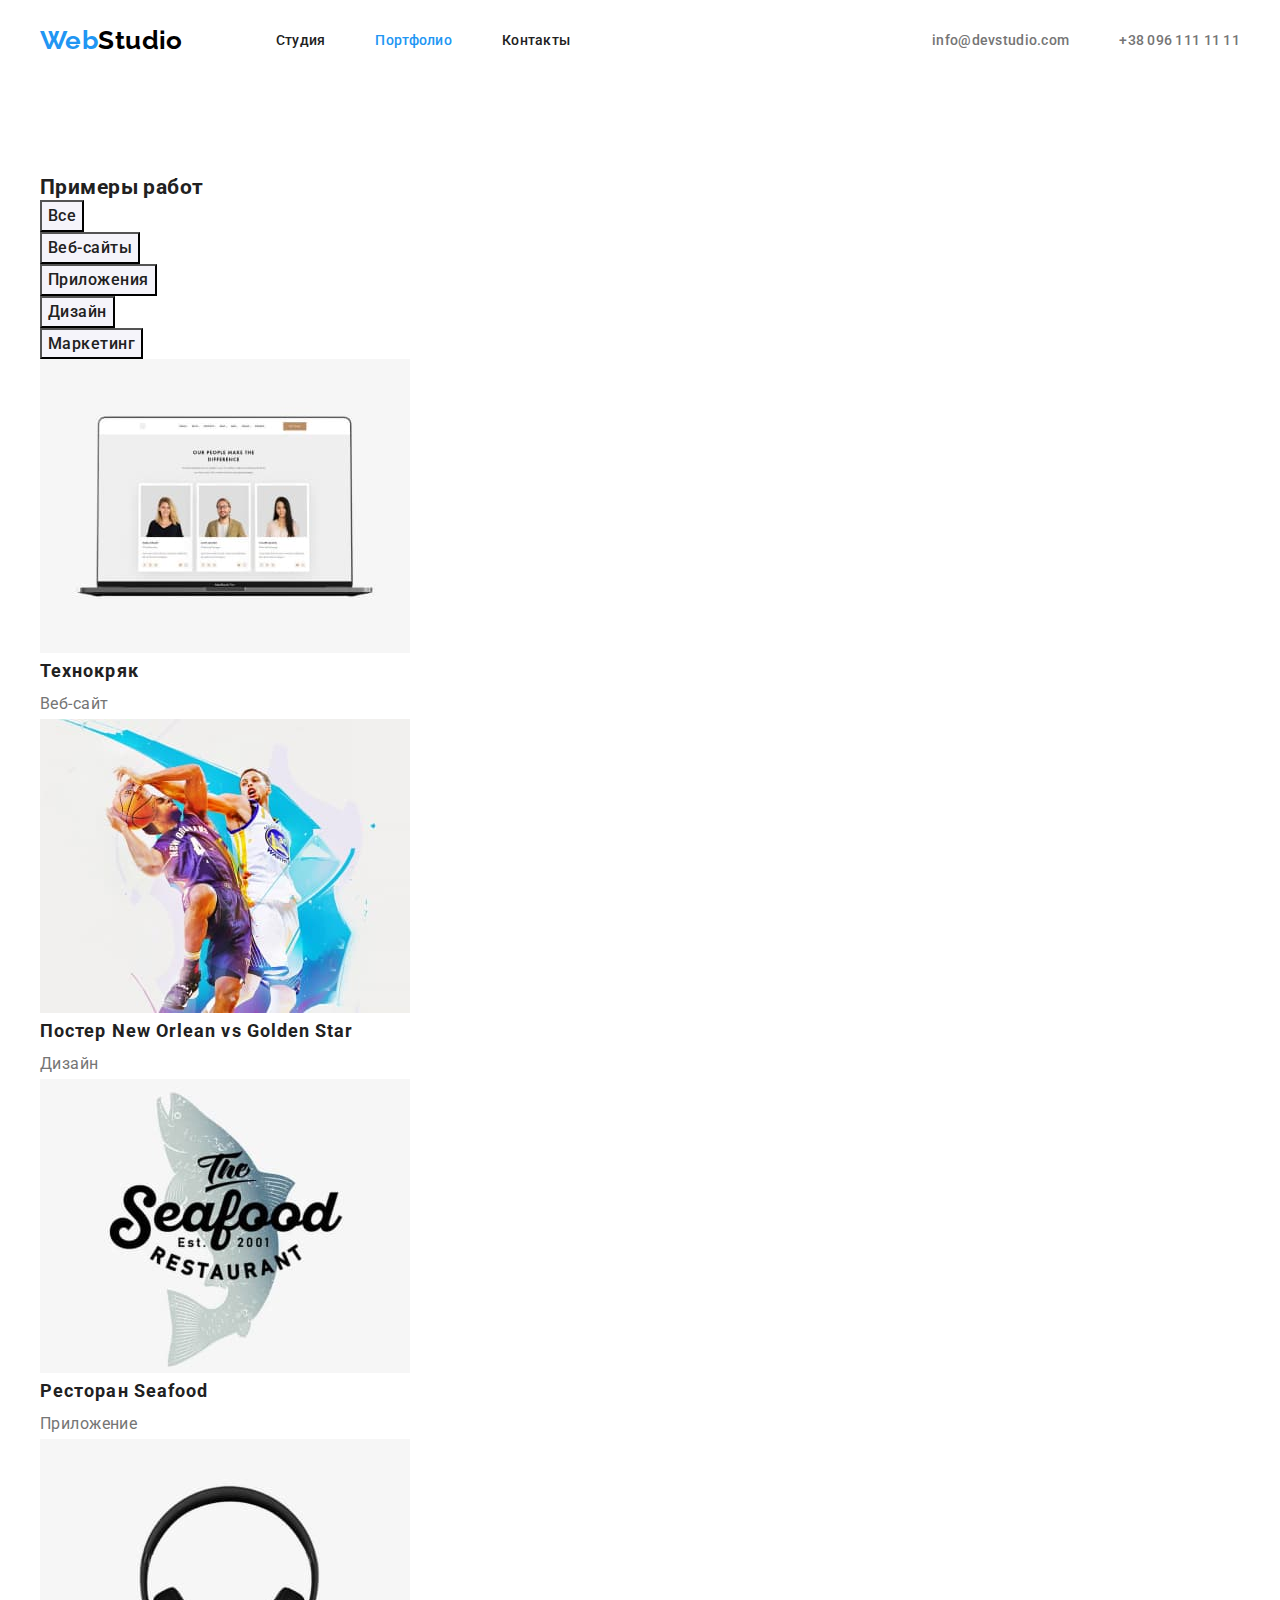
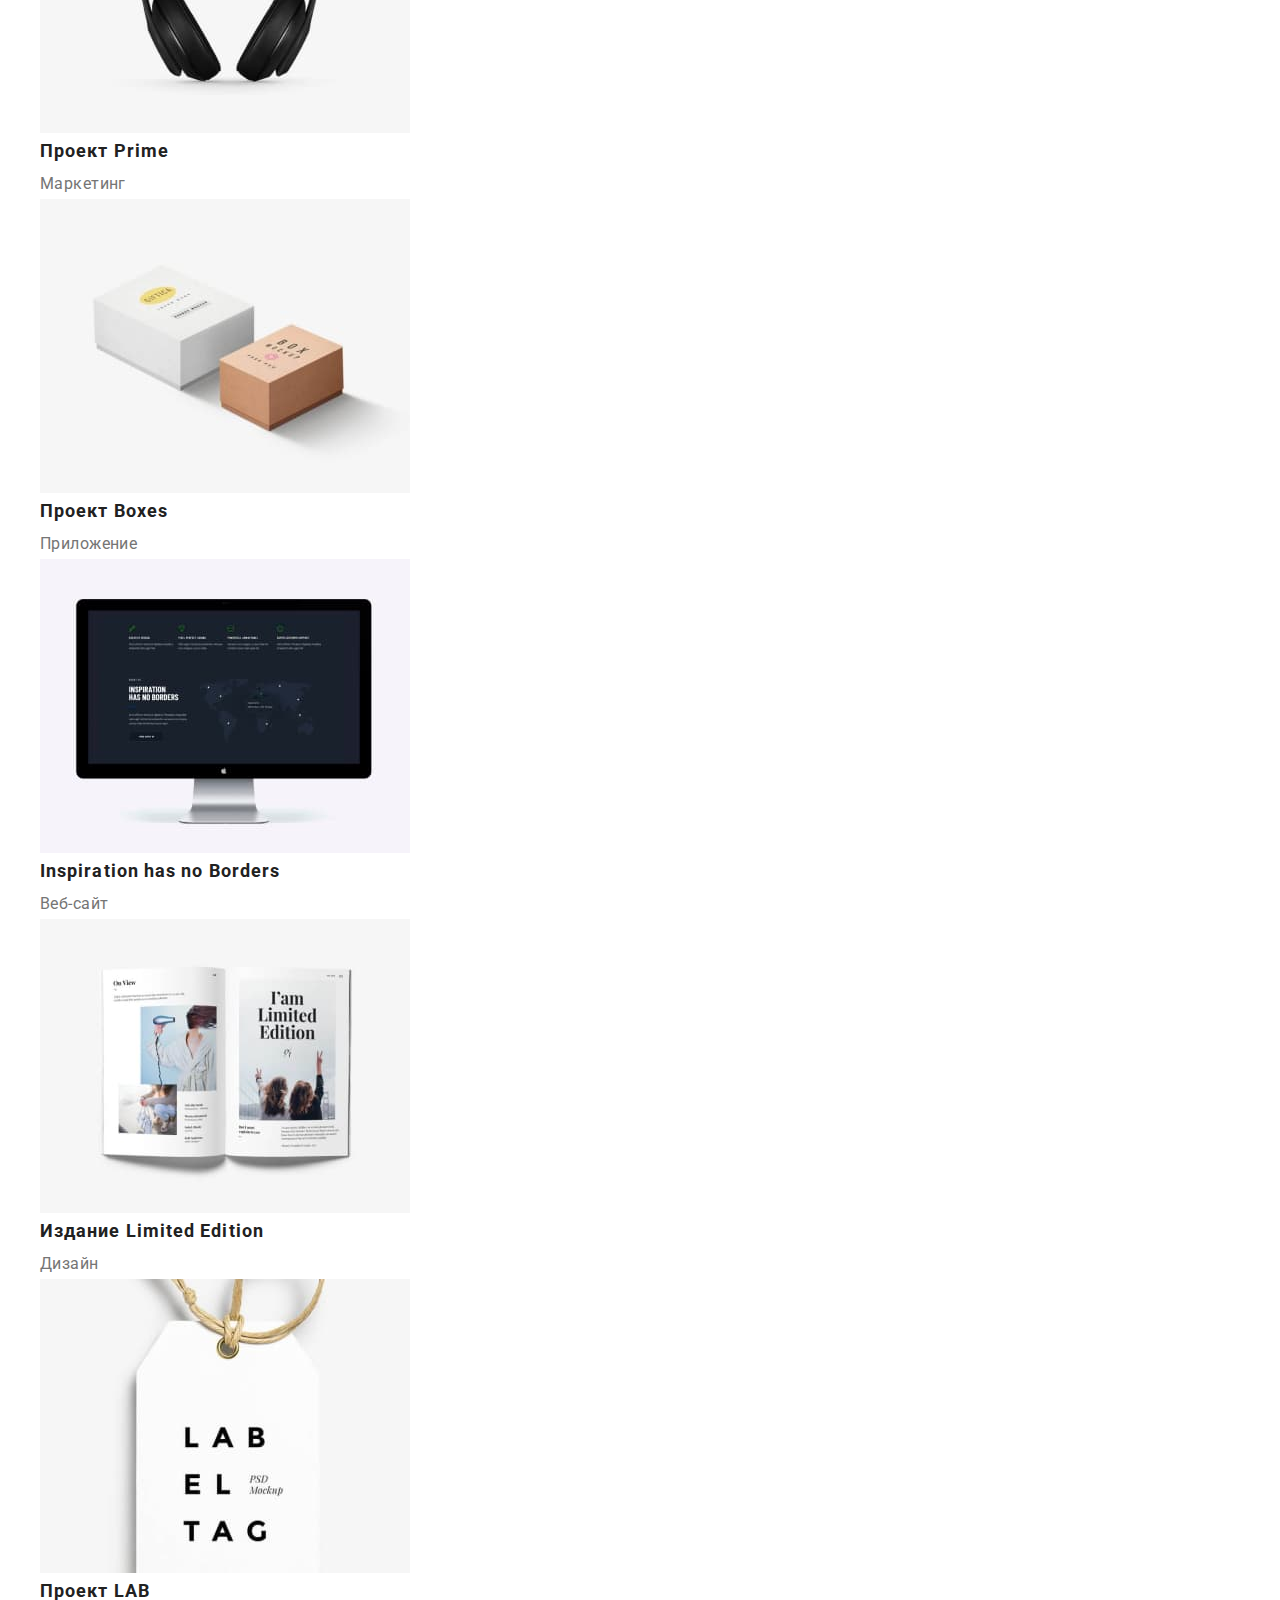
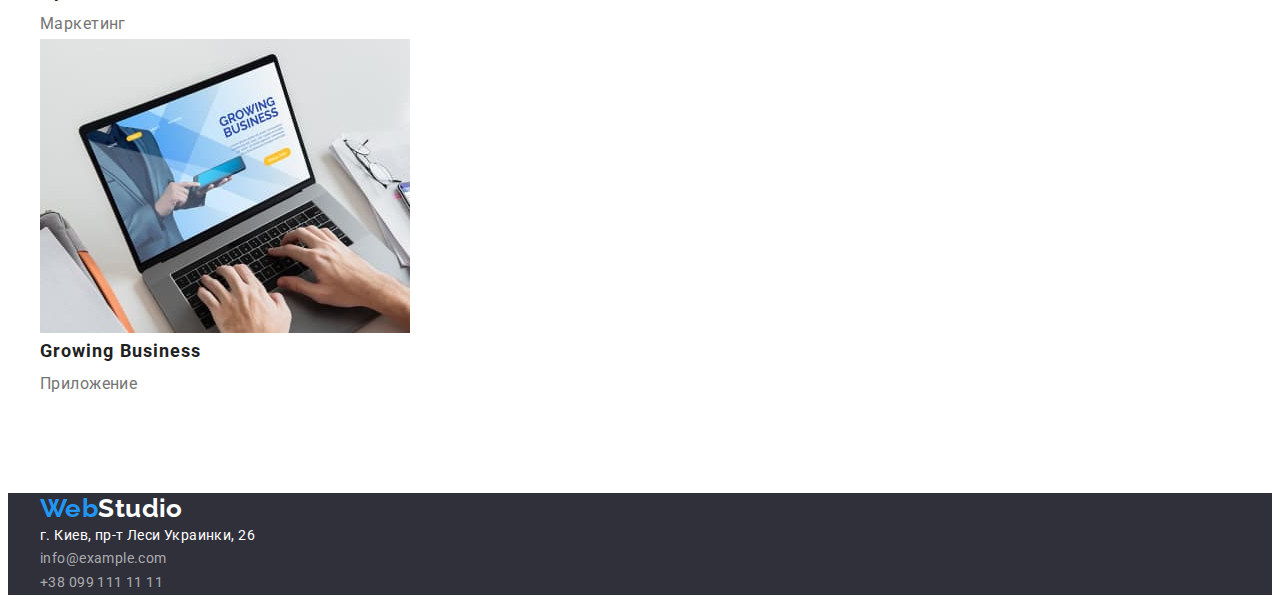
==== portfolio.html @ 8b2ddad6 "Отступы" ====
<!DOCTYPE html>
<html lang="ru">

<head>
    <meta charset="UTF-8">
    <meta http-equiv="X-UA-Compatible" content="IE=edge">
    <meta name="viewport" content="width=device-width, initial-scale=1.0">
    <title>Портфолио</title>
    <link rel="preconnect" href="https://fonts.gstatic.com">
    <link
        href="https://fonts.googleapis.com/css2?family=Raleway:wght@700&family=Roboto:wght@400;500;700;900&display=swap"
        rel="stylesheet">
    <link rel="stylesheet" href="https://cdnjs.cloudflare.com/ajax/libs/modern-normalize/1.1.0/modern-normalize.min.css"
        integrity="sha512-wpPYUAdjBVSE4KJnH1VR1HeZfpl1ub8YT/NKx4PuQ5NmX2tKuGu6U/JRp5y+Y8XG2tV+wKQpNHVUX03MfMFn9Q=="
        crossorigin="anonymous" referrerpolicy="no-referrer" />
    <link rel="stylesheet" href="./css/styles.css">
</head>

<body>
    <!-- Шапка -->
    <header class="header">
        <div class="container header-container">
            <nav class="navigation">
                <a href="./" lang="en" class="logo link"><span class="logo-part">Web</span>Studio</a>
                <ul class="site-nav list">
                    <li class="site-nav-list">
                        <a href="./index.html" class="site-nav-link link">Студия</a>
                    </li>
                    <li class="site-nav-list">
                        <a href="" class="site-nav-link link current">Портфолио</a>
                    </li>
                    <li class="site-nav-list">
                        <a href="" class="site-nav-link link">Контакты</a>
                    </li>
                </ul>
            </nav>
            <ul class="mail-tel list">
                <li class="mail-tel-list">
                    <a href="mailto:info@devstudio.com" class="mail-tel-link link">info@devstudio.com</a>
                </li>
                <li class="mail-tel-list">
                    <a href="tel:+380961111111" class="mail-tel-link link">+38 096 111 11 11</a>
                </li>
            </ul>
        </div>



    </header>

    <main>
        <!-- Примеры работ студии -->
        <section class="section">
            <div class="container">
                <h2>Примеры работ</h2>
                <ul>
                    <li class="list"><button type="button" class="portfolio-button">Все</button></li>
                    <li class="list"><button type="button" class="portfolio-button">Веб-сайты</button></li>
                    <li class="list"><button type="button" class="portfolio-button">Приложения</button></li>
                    <li class="list"><button type="button" class="portfolio-button">Дизайн</button></li>
                    <li class="list"><button type="button" class="portfolio-button">Маркетинг</button></li>
                </ul>
                <ul>
                    <li class="list">
                        <a href="" class="link"><img src="./images/portfolio/img1.jpg" alt="Ноутбук и три анкеты"
                                width="370" height="294">
                            <h3 class="portfolio-img-title">Технокряк</h3>
                            <p class="portfolio-list-text">Веб-сайт</p>
                        </a>

                    </li>
                    <li class="list">
                        <a href="" class="link"><img src="./images/portfolio/img2.jpg" alt="Баскетбол" width="370"
                                height="294">
                            <h3 class="portfolio-img-title">Постер New Orlean vs Golden Star</h3>
                            <p class="portfolio-list-text">Дизайн</p>
                        </a>

                    </li>
                    <li class="list">
                        <a href="" class="link"><img src="./images/portfolio/img3.jpg" alt="Ресторан морепродуктов"
                                width="370" height="294">
                            <h3 class="portfolio-img-title">Ресторан Seafood</h3>
                            <p class="portfolio-list-text">Приложение</p>
                        </a>

                    </li>
                    <li class="list">
                        <a href="" class="link"><img src="./images/portfolio/img4.jpg" alt="Наушники" width="370"
                                height="294">
                            <h3 class="portfolio-img-title">Проект Prime</h3>
                            <p class="portfolio-list-text">Маркетинг</p>
                        </a>

                    </li>
                    <li class="list">
                        <a href="" class="link"><img src="./images/portfolio/img5.jpg" alt="Две коробки" width="370"
                                height="294">
                            <h3 class="portfolio-img-title">Проект Boxes</h3>
                            <p class="portfolio-list-text">Приложение</p>
                        </a>

                    </li>
                    <li class="list">
                        <a href="" class="link"><img src="./images/portfolio/img6.jpg" alt="Монитор" width="370"
                                height="294">
                            <h3 lang="en" class="portfolio-img-title">Inspiration has no Borders</h3>
                            <p class="portfolio-list-text">Веб-сайт</p>
                        </a>

                    </li>
                    <li class="list">
                        <a href="" class="link"><img src="./images/portfolio/img7.jpg" alt="Открытая книга" width="370"
                                height="294">
                            <h3 class="portfolio-img-title">Издание Limited Edition</h3>
                            <p class="portfolio-list-text">Дизайн</p>
                        </a>

                    </li>
                    <li class="list">
                        <a href="" class="link"><img src="./images/portfolio/img8.jpg" alt="Карточка брелок" width="370"
                                height="294">
                            <h3 class="portfolio-img-title">Проект LAB</h3>
                            <p class="portfolio-list-text">Маркетинг</p>
                        </a>

                    </li>
                    <li class="list">
                        <a href="" class="link"><img src="./images/portfolio/img9.jpg" alt="Работа за ноутбуком"
                                width="370" height="294">
                            <h3 lang="en" class="portfolio-img-title">Growing Business</h3>
                            <p class="portfolio-list-text">Приложение</p>
                        </a>

                    </li>
                </ul>
            </div>

        </section>
    </main>
    <!-- Подвал -->
    <footer class="footer">
        <div class="container">
            <a href="./" lang="en" class="logo link"><span class="logo-part">Web</span><span
                    class="logo-footer">Studio</span></a>
            <address>
                <ul class="address">
                    <li class="address-list list">
                        <a href="" target="_blank" rel="noopener noreferrer" class="address-link link">г. Киев, пр-т
                            Леси Украинки,
                            26</a>
                    </li>
                    <li class="address-list list">
                        <a href="mailto:info@example.com" class="address-mail-tel link">info@example.com</a>
                    </li>
                    <li class="address-list list">
                        <a href="tel:+380991111111" class="address-mail-tel link">+38 099 111 11 11</a>
                    </li>
                </ul>
            </address>
        </div>

    </footer>
</body>

</html>
---- css/styles.css ----
:root{
    --main-font:'Roboto', sans-serif;
    --secondary-font:'Raleway', sans-serif;
    --main-color: #212121;
    --secondary-color: #757575;
    --accent-color: #2196F3;
    --main-font-size: 14px;
    --background-color: #2F303A;
    --main-light-color: #ffffff;
    --logo-black-color: #000000;
    --light-background-buttons-color: #F5F4FA;
    --footer-mail-color: rgba(255, 255, 255, 0.6);
}
h1, h2, h3, h4, h5, h6, p {
    margin-top: 0;
    margin-bottom: 0;
}
ul, ol {
    margin-top: 0;
    margin-bottom: 0;
    padding-left: 0;
}
img {
    display: block;
}
.list {
list-style: none;
}
.link {
    text-decoration: none;
}
body{
    font-family: var(--main-font);
    color: var(--main-color);
    font-size: var(--main-font-size); 
    font-weight: 400; 
    line-height: 1.19; 
    letter-spacing: 0.03em;
}
.container {
    width: 1200px;
    margin: 0 auto;
    padding-left: 15px;
    padding-right: 15px;
}
.section{
    padding-top: 94px;
    padding-bottom: 94px;
}
/* ====================Компоненты================== */
.section-title {
font-weight: 700;
font-size: 36px;
line-height: 1.17;
text-align: center;
margin-bottom: 50px;
}

/* ====================Шапка===================== */
.header {
    margin-top: 25px;
    margin-bottom: 25px;
}

.header-container {
    display: flex;
    align-items: center;
}
.navigation {
    display: flex;
    align-items: center;
}
.site-nav {
    display: flex;
    align-items: center;
}
.mail-tel {
    display: flex;
    align-items: center;
}
.logo {
    font-family: var(--secondary-font);
    font-weight: 700;
    font-size: 26px;
    margin-right: 93px;
    
    color: var(--logo-black-color);
}

.logo-part {
    color: var(--accent-color);
}

.site-nav-list:not(:last-child) {
    margin-right: 50px;
}

.site-nav-link,
.mail-tel-link {
font-weight: 500;
line-height: 1.14;
letter-spacing: 0.02em;

color: var(--main-color)
}

.site-nav-link:hover,
.site-nav-link:focus,
.mail-tel-link:hover,
.mail-tel-link:focus {
    color: var(--accent-color);
}
.site-nav-link.current {
    color: var(--accent-color);
}
.mail-tel{
 margin-left: auto; 
}
.mail-tel-list:not(:last-child){
    margin-right: 50px;
}
.mail-tel-link { 
color: var(--secondary-color);
}

/* ========================Герой==================== */

.hero {
background:var(--background-color);
text-align: center;
}

.main-title {
font-weight: 900;
font-size: 44px;
line-height: 1.36;
letter-spacing: 0.06em;
text-transform: uppercase;

color: var(--main-light-color);
}

.main-button {
border-radius: 4px;
font-family: inherit;
font-weight: 700;
font-size: 16px;
line-height: 1.87;
letter-spacing: 0.06em;
padding: 10px 32px;
cursor: pointer;

background: var(--accent-color);
color: var(--main-light-color);
}

/*=======================Преимущества================================ */

.advantages-title {
font-weight: 700;
line-height: 1.14;
text-transform: uppercase;
}
.advantages-text {
line-height: 1.71;
color: var(--secondary-color);

}

/* ================Чем занимается студия============== */
.what-we-do-list{
    display: flex;
    margin-left: -30px;
    margin-top: -30px;
}
.what-we-do-item{
    margin-left: 30px;
    margin-top: 30px;
}

/* =================Наша команда==================== */
.our-team{
    background:var(--light-background-buttons-color);
}
.team-list{
    display: flex;
    margin-left: -30px;
    margin-top: -30px;
}
.team-list-item{
    flex-basis: calc((100% - 120px) / 4);
    margin-left: 30px;
    margin-top: 30px;
    text-align: center;
}
.team-title {
font-weight: 500;
font-size: 16px;
}
.team-position {
color:var(--secondary-color);
font-size: 16px;
}

/* ====================Портфолио кнопки=========== */
.portfolio-button {
font-family: inherit;
font-weight: 500;
font-size: 16px;
line-height: 1.62;
text-align: center;
letter-spacing: 0.03em;

color:var(--main-color);
background: var(--light-background-buttons-color);
}

.portfolio-button:hover,
.portfolio-button:focus{
    color: var(--main-light-color);
    background-color: var(--accent-color);
    cursor: pointer;
}
/* ====================Портфолио список картинок========== */
.portfolio-img-title {
font-weight: 700;
font-size: 18px;
line-height: 2;
letter-spacing: 0.06em;

color:var(--main-color);

}
.portfolio-list-text {
font-size: 16px;
line-height: 1.87;

color:var(--secondary-color);
}
/* ===================Подвал===================== */
.footer {
background: var(--background-color);
}
.logo-footer {
    color: var(--main-light-color);
}

.address {
font-family: var(--main-font);
font-style: normal;
line-height: 1.71;
}
.address-link {
color: var(--main-light-color);
}

.address-mail-tel {
color: var(--footer-mail-color);
}
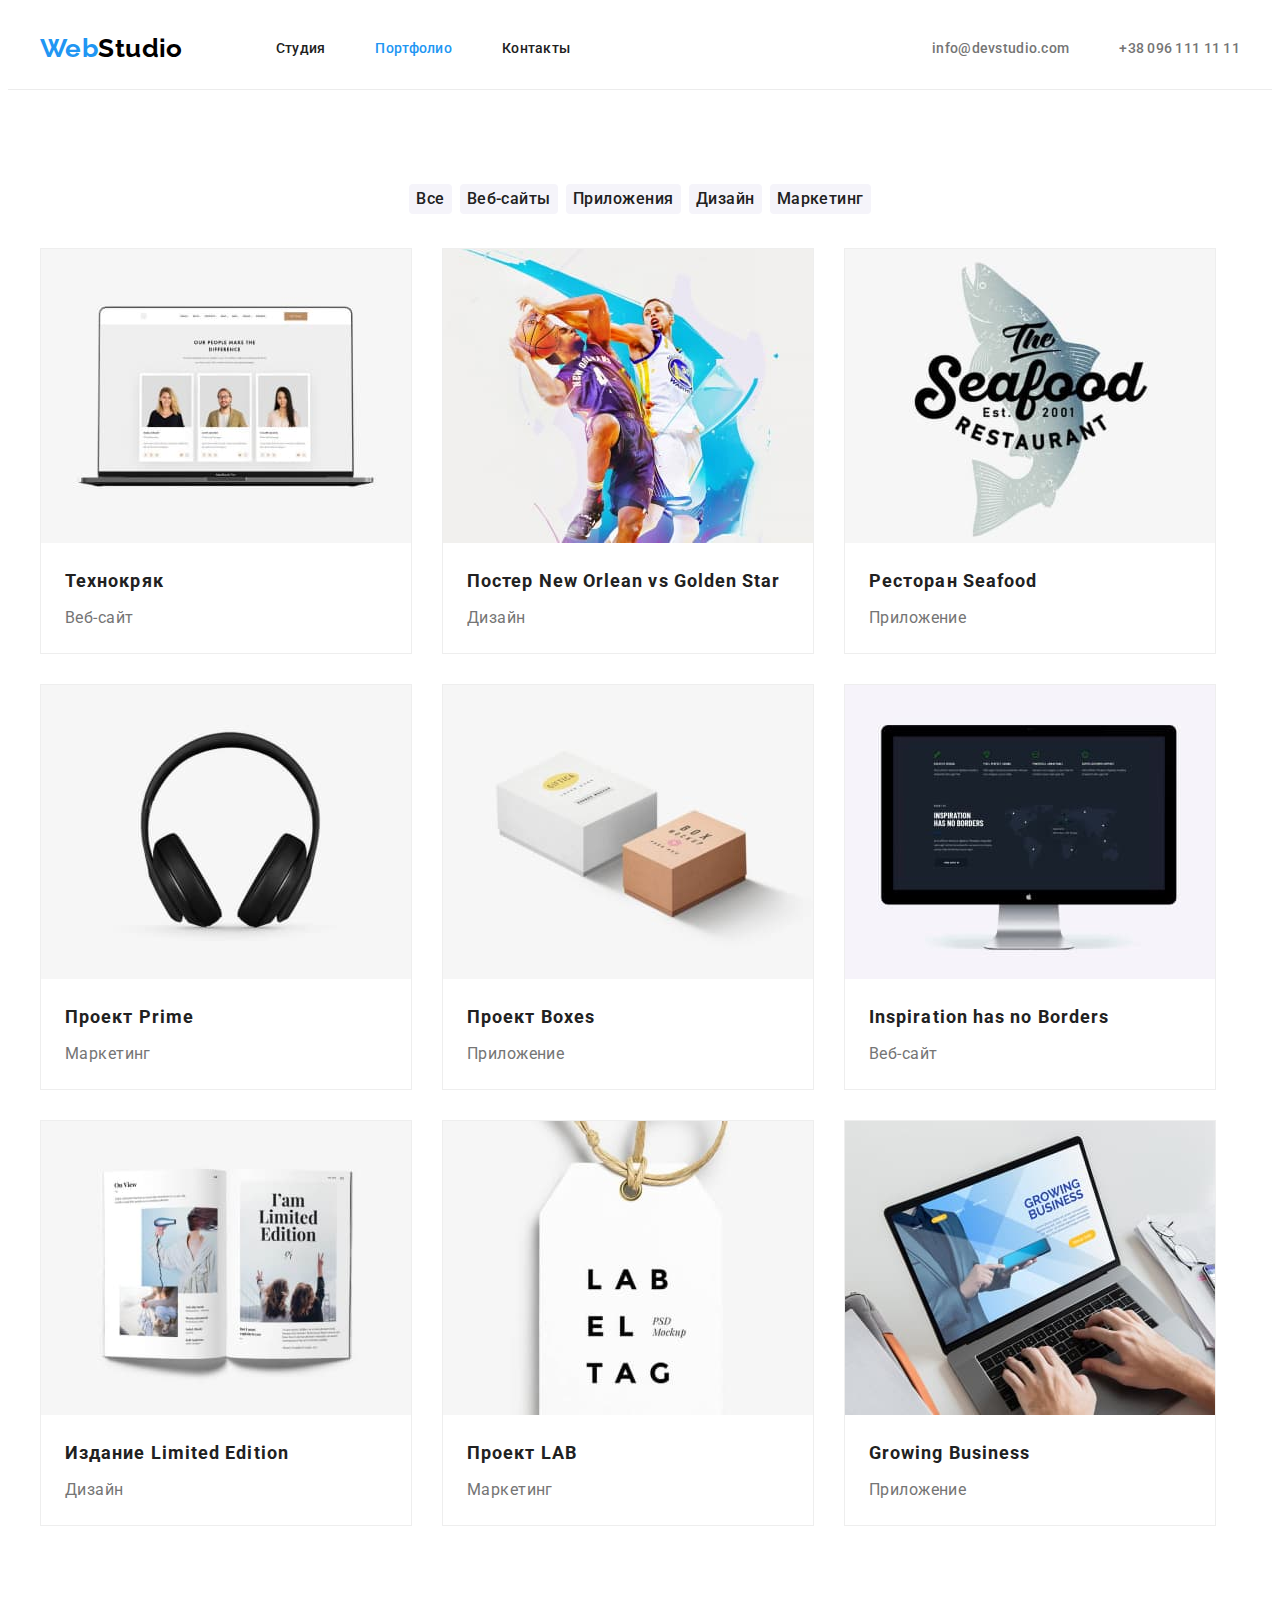
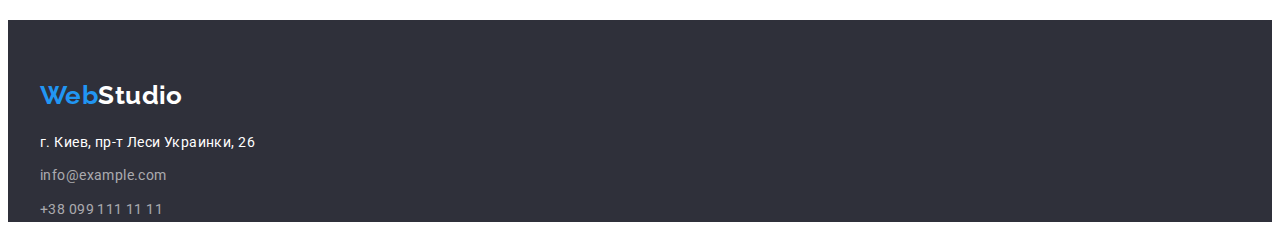
==== commit a8fb83f4: "Блоки и отступы" ====
--- a/portfolio.html
+++ b/portfolio.html
@@ -52,82 +52,86 @@
         <!-- Примеры работ студии -->
         <section class="section">
             <div class="container">
-                <h2>Примеры работ</h2>
-                <ul>
-                    <li class="list"><button type="button" class="portfolio-button">Все</button></li>
-                    <li class="list"><button type="button" class="portfolio-button">Веб-сайты</button></li>
-                    <li class="list"><button type="button" class="portfolio-button">Приложения</button></li>
-                    <li class="list"><button type="button" class="portfolio-button">Дизайн</button></li>
-                    <li class="list"><button type="button" class="portfolio-button">Маркетинг</button></li>
+                <h2 hidden>Примеры работ</h2>
+                <ul class="portfolio-button-list">
+                    <li class="list portf-btm-list-item">
+                        <button type="button" class="portfolio-button">Все</button></li>
+                    <li class="list portf-btm-list-item">
+                        <button type="button" class="portfolio-button">Веб-сайты</button></li>
+                    <li class="list portf-btm-list-item">
+                        <button type="button" class="portfolio-button">Приложения</button></li>
+                    <li class="list portf-btm-list-item">
+                        <button type="button" class="portfolio-button">Дизайн</button></li>
+                    <li class="list portf-btm-list-item">
+                        <button type="button" class="portfolio-button">Маркетинг</button></li>
                 </ul>
-                <ul>
-                    <li class="list">
+                <ul class="portf-img-list">
+                    <li class="list portf-img-list-item">
                         <a href="" class="link"><img src="./images/portfolio/img1.jpg" alt="Ноутбук и три анкеты"
-                                width="370" height="294">
+                                width="370" height="294" class="portf-img">
                             <h3 class="portfolio-img-title">Технокряк</h3>
                             <p class="portfolio-list-text">Веб-сайт</p>
                         </a>
 
                     </li>
-                    <li class="list">
+                    <li class="list portf-img-list-item">
                         <a href="" class="link"><img src="./images/portfolio/img2.jpg" alt="Баскетбол" width="370"
-                                height="294">
+                                height="294" class="portf-img">
                             <h3 class="portfolio-img-title">Постер New Orlean vs Golden Star</h3>
                             <p class="portfolio-list-text">Дизайн</p>
                         </a>
 
                     </li>
-                    <li class="list">
+                    <li class="list portf-img-list-item">
                         <a href="" class="link"><img src="./images/portfolio/img3.jpg" alt="Ресторан морепродуктов"
-                                width="370" height="294">
+                                width="370" height="294" class="portf-img">
                             <h3 class="portfolio-img-title">Ресторан Seafood</h3>
                             <p class="portfolio-list-text">Приложение</p>
                         </a>
 
                     </li>
-                    <li class="list">
+                    <li class="list portf-img-list-item">
                         <a href="" class="link"><img src="./images/portfolio/img4.jpg" alt="Наушники" width="370"
-                                height="294">
+                                height="294" class="portf-img">
                             <h3 class="portfolio-img-title">Проект Prime</h3>
                             <p class="portfolio-list-text">Маркетинг</p>
                         </a>
 
                     </li>
-                    <li class="list">
+                    <li class="list portf-img-list-item">
                         <a href="" class="link"><img src="./images/portfolio/img5.jpg" alt="Две коробки" width="370"
-                                height="294">
+                                height="294" class="portf-img">
                             <h3 class="portfolio-img-title">Проект Boxes</h3>
                             <p class="portfolio-list-text">Приложение</p>
                         </a>
-
                     </li>
-                    <li class="list">
+                    <li class="list portf-img-list-item">
                         <a href="" class="link"><img src="./images/portfolio/img6.jpg" alt="Монитор" width="370"
-                                height="294">
+                                height="294" class="portf-img">
                             <h3 lang="en" class="portfolio-img-title">Inspiration has no Borders</h3>
                             <p class="portfolio-list-text">Веб-сайт</p>
                         </a>
 
                     </li>
-                    <li class="list">
+                    <li class="list portf-img-list-item">
                         <a href="" class="link"><img src="./images/portfolio/img7.jpg" alt="Открытая книга" width="370"
-                                height="294">
+                                height="294" class="portf-img">
                             <h3 class="portfolio-img-title">Издание Limited Edition</h3>
                             <p class="portfolio-list-text">Дизайн</p>
                         </a>
 
                     </li>
-                    <li class="list">
+                    <li class="list portf-img-list-item">
                         <a href="" class="link"><img src="./images/portfolio/img8.jpg" alt="Карточка брелок" width="370"
-                                height="294">
+                                height="294" class="portf-img">
                             <h3 class="portfolio-img-title">Проект LAB</h3>
                             <p class="portfolio-list-text">Маркетинг</p>
                         </a>
 
                     </li>
-                    <li class="list">
+                    <li class="list portf-img-list-item">
                         <a href="" class="link"><img src="./images/portfolio/img9.jpg" alt="Работа за ноутбуком"
-                                width="370" height="294">
+                                width="370" height="294" class="portf-img">
                             <h3 lang="en" class="portfolio-img-title">Growing Business</h3>
                             <p class="portfolio-list-text">Приложение</p>
                         </a>
@@ -141,8 +145,8 @@
     <!-- Подвал -->
     <footer class="footer">
         <div class="container">
-            <a href="./" lang="en" class="logo link"><span class="logo-part">Web</span><span
-                    class="logo-footer">Studio</span></a>
+            <a href="./" lang="en" class="logo logo-footer link"><span class="logo-part">Web</span><span
+                    class="logo-white">Studio</span></a>
             <address>
                 <ul class="address">
                     <li class="address-list list">
--- a/css/styles.css
+++ b/css/styles.css
@@ -55,30 +55,8 @@
 text-align: center;
 margin-bottom: 50px;
 }
-
-/* ====================Шапка===================== */
-.header {
-    margin-top: 25px;
-    margin-bottom: 25px;
-}
-
-.header-container {
-    display: flex;
-    align-items: center;
-}
-.navigation {
-    display: flex;
-    align-items: center;
-}
-.site-nav {
-    display: flex;
-    align-items: center;
-}
-.mail-tel {
-    display: flex;
-    align-items: center;
-}
 .logo {
+    display: inline-block;
     font-family: var(--secondary-font);
     font-weight: 700;
     font-size: 26px;
@@ -87,6 +65,32 @@
     color: var(--logo-black-color);
 }
 
+
+/* ====================Шапка===================== */
+.header {
+    border-bottom: 1px solid #ECECEC;
+}
+
+.header-container {
+    display: flex;
+    align-items: center;
+    padding-top: 25px;
+    padding-bottom: 25px;
+}
+
+.navigation {
+    display: flex;
+    align-items: center;
+}
+.site-nav {
+    display: flex;
+    align-items: center;
+}
+.mail-tel {
+    display: flex;
+    align-items: center;
+}
+
 .logo-part {
     color: var(--accent-color);
 }
@@ -136,6 +140,7 @@
 line-height: 1.36;
 letter-spacing: 0.06em;
 text-transform: uppercase;
+margin-bottom: 30px;
 
 color: var(--main-light-color);
 }
@@ -155,11 +160,21 @@
 }
 
 /*=======================Преимущества================================ */
+.advantages {
+    display: flex;
+}
+.advantages-list{
+    width: 270px;
+}
+.advantages-list:not(:last-child){
+    margin-right: 30px;
+}
 
 .advantages-title {
 font-weight: 700;
 line-height: 1.14;
 text-transform: uppercase;
+margin-bottom: 10px;
 }
 .advantages-text {
 line-height: 1.71;
@@ -174,6 +189,7 @@
     margin-top: -30px;
 }
 .what-we-do-item{
+    flex-basis: calc((100% - 90px) / 3);
     margin-left: 30px;
     margin-top: 30px;
 }
@@ -192,17 +208,31 @@
     margin-left: 30px;
     margin-top: 30px;
     text-align: center;
+    box-shadow: 0px 1px 3px rgba(0, 0, 0, 0.12), 0px 1px 1px rgba(0, 0, 0, 0.14), 0px 2px 1px rgba(0, 0, 0, 0.2);
+    border-radius: 0px 0px 4px 4px;
 }
 .team-title {
 font-weight: 500;
 font-size: 16px;
+margin-top: 30px;
 }
 .team-position {
 color:var(--secondary-color);
 font-size: 16px;
+margin-top: 10px;
+margin-bottom: 30px;
 }
 
 /* ====================Портфолио кнопки=========== */
+
+.portfolio-button-list{
+    display: flex;
+    justify-content: center;
+    margin-bottom: 34px;
+}
+.portf-btm-list-item:not(:last-child){
+    margin-right: 8px;
+}
 .portfolio-button {
 font-family: inherit;
 font-weight: 500;
@@ -210,6 +240,8 @@
 line-height: 1.62;
 text-align: center;
 letter-spacing: 0.03em;
+border: 1px solid transparent;
+border-radius: 4px;
 
 color:var(--main-color);
 background: var(--light-background-buttons-color);
@@ -222,11 +254,32 @@
     cursor: pointer;
 }
 /* ====================Портфолио список картинок========== */
+.portf-img-list{
+    display: flex;
+    flex-wrap: wrap;
+     margin-top: -30px;
+    margin-left: -30px;
+}
+.portf-img-list-item{
+    flex-basis: calc((100% - 270px) / 9);
+    margin-top: 30px;
+    margin-left: 30px;
+    width: 370px;
+    border: 1px solid #EEEEEE;
+    
+}
+.portf-img{
+    padding-bottom: 20px;
+}
 .portfolio-img-title {
 font-weight: 700;
 font-size: 18px;
 line-height: 2;
 letter-spacing: 0.06em;
+width: 322px;
+margin-right: 24px;
+margin-left: 24px;
+padding-bottom: 4px;
 
 color:var(--main-color);
 
@@ -234,6 +287,10 @@
 .portfolio-list-text {
 font-size: 16px;
 line-height: 1.87;
+width: 322px;
+margin-right: 24px;
+margin-left: 24px;
+padding-bottom: 20px;
 
 color:var(--secondary-color);
 }
@@ -241,8 +298,12 @@
 .footer {
 background: var(--background-color);
 }
-.logo-footer {
+.logo-white {
     color: var(--main-light-color);
+}
+.logo-footer{
+    margin-top: 60px;
+    margin-bottom: 20px;
 }
 
 .address {
@@ -250,6 +311,9 @@
 font-style: normal;
 line-height: 1.71;
 }
+.address-list:not(:last-child){
+    margin-bottom: 10px;
+}
 .address-link {
 color: var(--main-light-color);
 }
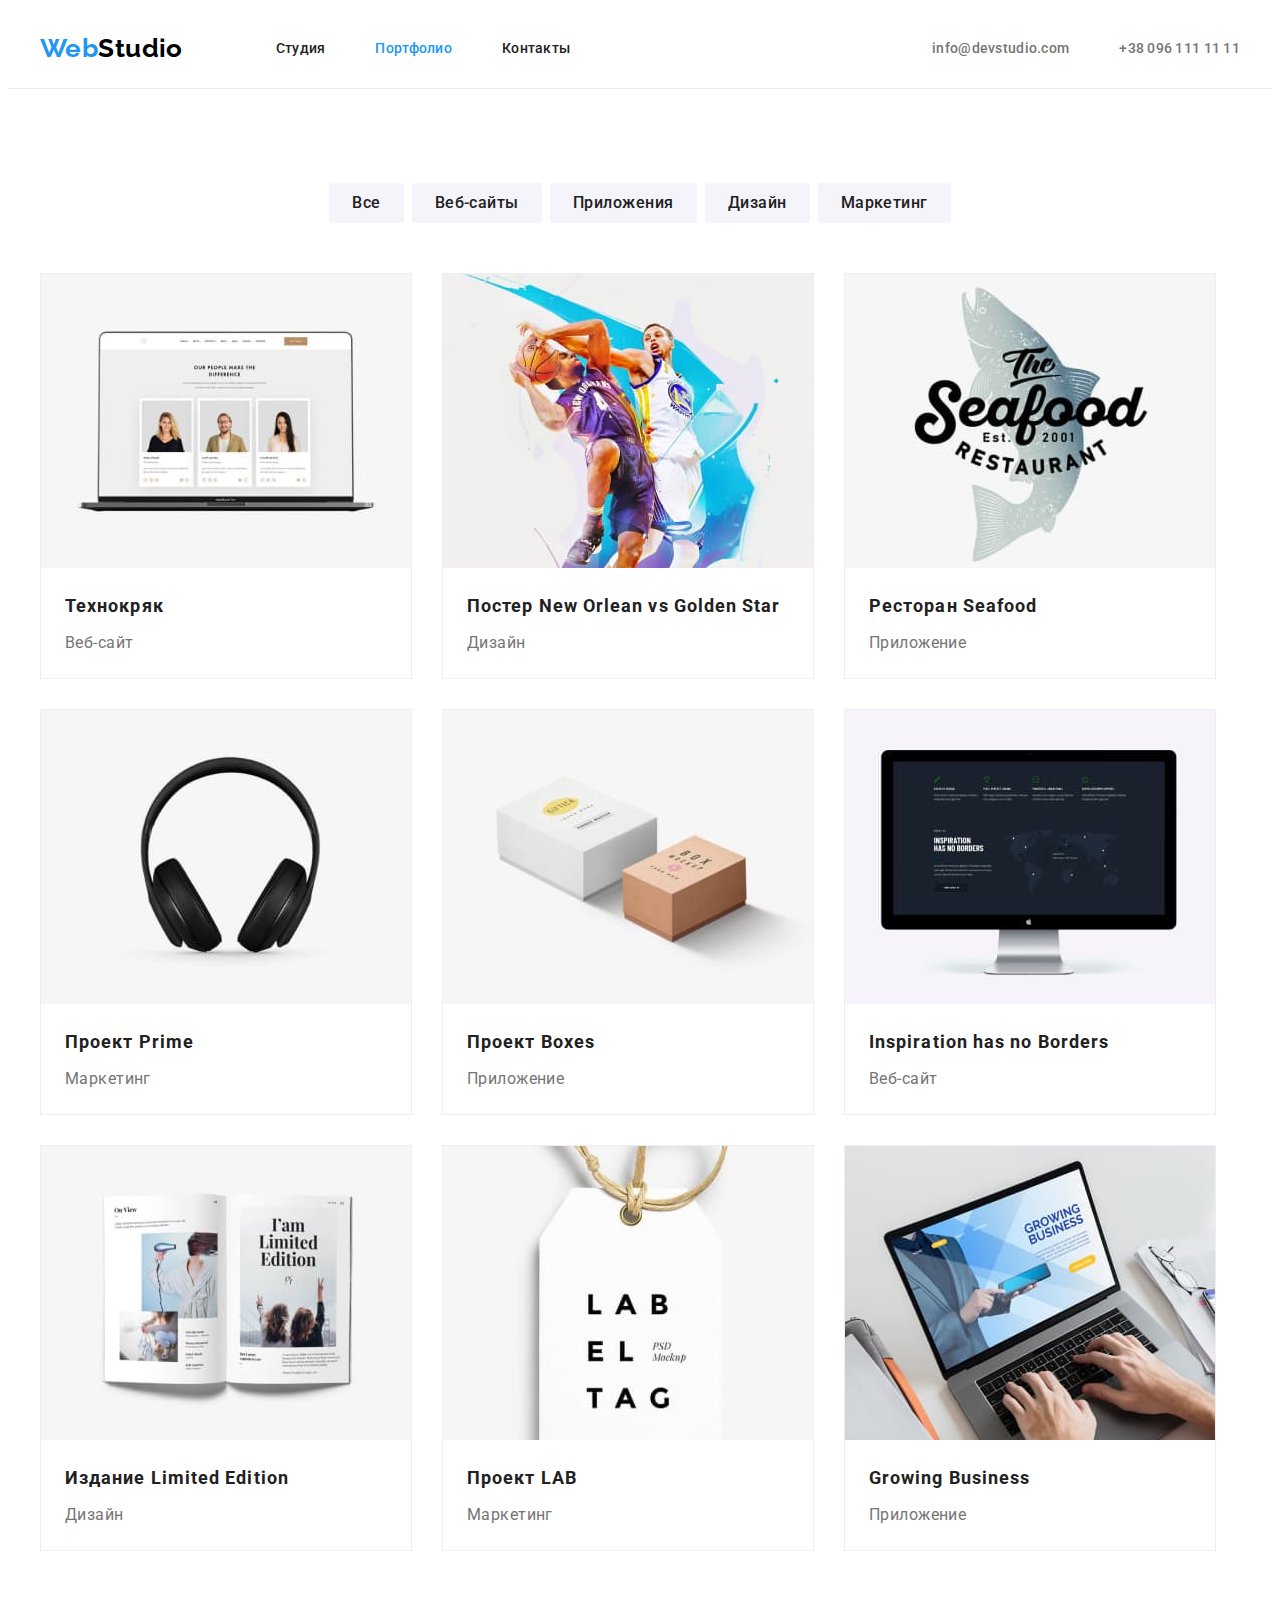
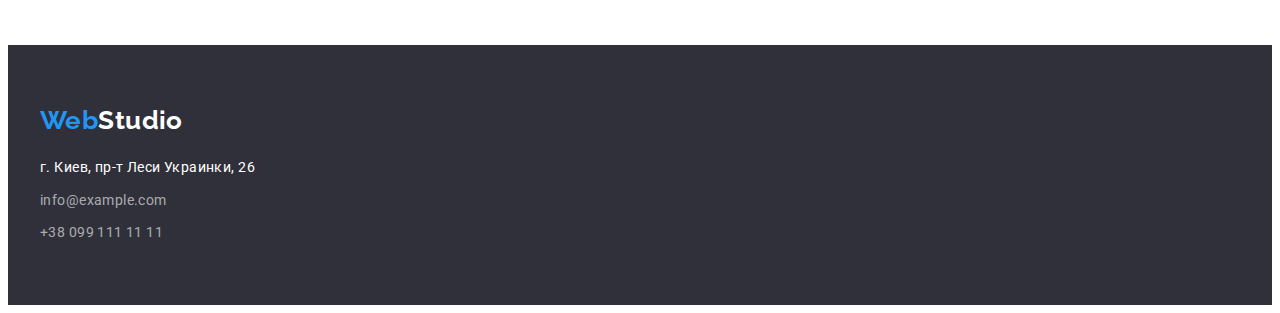
==== commit 57829985: "Правки отступов" ====
--- a/portfolio.html
+++ b/portfolio.html
@@ -52,7 +52,7 @@
         <!-- Примеры работ студии -->
         <section class="section">
             <div class="container">
-                <h2 hidden>Примеры работ</h2>
+                <h2 class="visually-hidden">Примеры работ</h2>
                 <ul class="portfolio-button-list">
                     <li class="list portf-btm-list-item">
                         <button type="button" class="portfolio-button">Все</button></li>
@@ -69,71 +69,98 @@
                     <li class="list portf-img-list-item">
                         <a href="" class="link"><img src="./images/portfolio/img1.jpg" alt="Ноутбук и три анкеты"
                                 width="370" height="294" class="portf-img">
-                            <h3 class="portfolio-img-title">Технокряк</h3>
-                            <p class="portfolio-list-text">Веб-сайт</p>
+                                <div class="portf-img-description">
+                                    <h3 class="portfolio-img-title">Технокряк</h3>
+                                    <p class="portfolio-list-text">Веб-сайт</p>
+                                </div>
+                            
                         </a>
 
                     </li>
                     <li class="list portf-img-list-item">
                         <a href="" class="link"><img src="./images/portfolio/img2.jpg" alt="Баскетбол" width="370"
                                 height="294" class="portf-img">
-                            <h3 class="portfolio-img-title">Постер New Orlean vs Golden Star</h3>
-                            <p class="portfolio-list-text">Дизайн</p>
+                                <div class="portf-img-description">
+                                    <h3 class="portfolio-img-title">Постер New Orlean vs Golden Star</h3>
+                                    <p class="portfolio-list-text">Дизайн</p>
+                                </div>
+                            
                         </a>
 
                     </li>
                     <li class="list portf-img-list-item">
                         <a href="" class="link"><img src="./images/portfolio/img3.jpg" alt="Ресторан морепродуктов"
                                 width="370" height="294" class="portf-img">
-                            <h3 class="portfolio-img-title">Ресторан Seafood</h3>
-                            <p class="portfolio-list-text">Приложение</p>
+                                <div class="portf-img-description">
+                                    <h3 class="portfolio-img-title">Ресторан Seafood</h3>
+                                    <p class="portfolio-list-text">Приложение</p>
+                                </div>
+                            
                         </a>
 
                     </li>
                     <li class="list portf-img-list-item">
                         <a href="" class="link"><img src="./images/portfolio/img4.jpg" alt="Наушники" width="370"
                                 height="294" class="portf-img">
-                            <h3 class="portfolio-img-title">Проект Prime</h3>
-                            <p class="portfolio-list-text">Маркетинг</p>
+                                <div class="portf-img-description">
+                                    <h3 class="portfolio-img-title">Проект Prime</h3>
+                                    <p class="portfolio-list-text">Маркетинг</p>
+                                </div>
+                            
                         </a>
 
                     </li>
                     <li class="list portf-img-list-item">
                         <a href="" class="link"><img src="./images/portfolio/img5.jpg" alt="Две коробки" width="370"
                                 height="294" class="portf-img">
-                            <h3 class="portfolio-img-title">Проект Boxes</h3>
-                            <p class="portfolio-list-text">Приложение</p>
+                                <div class="portf-img-description">
+                                    <h3 class="portfolio-img-title">Проект Boxes</h3>
+                                    <p class="portfolio-list-text">Приложение</p>
+                                </div>
+                            
                         </a>
                     </li>
                     <li class="list portf-img-list-item">
                         <a href="" class="link"><img src="./images/portfolio/img6.jpg" alt="Монитор" width="370"
                                 height="294" class="portf-img">
-                            <h3 lang="en" class="portfolio-img-title">Inspiration has no Borders</h3>
-                            <p class="portfolio-list-text">Веб-сайт</p>
+                                <div class="portf-img-description">
+                                    <h3 lang="en" class="portfolio-img-title">Inspiration has no Borders</h3>
+                                    <p class="portfolio-list-text">Веб-сайт</p>
+                                </div>
+                            
                         </a>
 
                     </li>
                     <li class="list portf-img-list-item">
                         <a href="" class="link"><img src="./images/portfolio/img7.jpg" alt="Открытая книга" width="370"
                                 height="294" class="portf-img">
-                            <h3 class="portfolio-img-title">Издание Limited Edition</h3>
-                            <p class="portfolio-list-text">Дизайн</p>
+                                <div class="portf-img-description">
+                                    <h3 class="portfolio-img-title">Издание Limited Edition</h3>
+                                    <p class="portfolio-list-text">Дизайн</p>
+                                </div>
+                            
                         </a>
 
                     </li>
                     <li class="list portf-img-list-item">
                         <a href="" class="link"><img src="./images/portfolio/img8.jpg" alt="Карточка брелок" width="370"
                                 height="294" class="portf-img">
-                            <h3 class="portfolio-img-title">Проект LAB</h3>
-                            <p class="portfolio-list-text">Маркетинг</p>
+                                <div class="portf-img-description">
+                                    <h3 class="portfolio-img-title">Проект LAB</h3>
+                                    <p class="portfolio-list-text">Маркетинг</p>
+                                </div>
+                            
                         </a>
 
                     </li>
                     <li class="list portf-img-list-item">
                         <a href="" class="link"><img src="./images/portfolio/img9.jpg" alt="Работа за ноутбуком"
                                 width="370" height="294" class="portf-img">
-                            <h3 lang="en" class="portfolio-img-title">Growing Business</h3>
-                            <p class="portfolio-list-text">Приложение</p>
+                                <div class="portf-img-description">
+                                    <h3 lang="en" class="portfolio-img-title">Growing Business</h3>
+                                    <p class="portfolio-list-text">Приложение</p>
+                                </div>
+                            
                         </a>
 
                     </li>
@@ -146,7 +173,7 @@
     <footer class="footer">
         <div class="container">
             <a href="./" lang="en" class="logo logo-footer link"><span class="logo-part">Web</span><span
-                    class="logo-white">Studio</span></a>
+                    class="logo logo-white">Studio</span></a>
             <address>
                 <ul class="address">
                     <li class="address-list list">
--- a/css/styles.css
+++ b/css/styles.css
@@ -10,6 +10,7 @@
     --logo-black-color: #000000;
     --light-background-buttons-color: #F5F4FA;
     --footer-mail-color: rgba(255, 255, 255, 0.6);
+    --border-color: #ECECEC;
 }
 h1, h2, h3, h4, h5, h6, p {
     margin-top: 0;
@@ -22,6 +23,8 @@
 }
 img {
     display: block;
+    max-width: 100%;
+    height: auto;
 }
 .list {
 list-style: none;
@@ -64,11 +67,17 @@
     
     color: var(--logo-black-color);
 }
+.logo:hover,
+.logo:focus{
+    color: var(--accent-color);
+}
 
 
 /* ====================Шапка===================== */
 .header {
-    border-bottom: 1px solid #ECECEC;
+    background-color: var(--main-light-color);
+    border-bottom: 1px solid var(--border-color);
+    height: 80px;
 }
 
 .header-container {
@@ -132,6 +141,12 @@
 .hero {
 background:var(--background-color);
 text-align: center;
+padding-top: 200px;
+padding-bottom: 200px;
+}
+
+.hero .container{
+    width: 696px;
 }
 
 .main-title {
@@ -154,17 +169,28 @@
 letter-spacing: 0.06em;
 padding: 10px 32px;
 cursor: pointer;
+border: none;
 
 background: var(--accent-color);
 color: var(--main-light-color);
 }
 
 /*=======================Преимущества================================ */
+.visually-hidden{
+    position: absolute;
+  clip: rect(0 0 0 0);
+  width: 1px;
+  height: 1px;
+  margin: -1px;
+}
+.section-advantages{
+    padding-bottom: 0;
+}
 .advantages {
     display: flex;
 }
 .advantages-list{
-    width: 270px;
+    flex-basis: calc((100% - 90px) / 4);
 }
 .advantages-list:not(:last-child){
     margin-right: 30px;
@@ -183,6 +209,9 @@
 }
 
 /* ================Чем занимается студия============== */
+.section-what-we-do{
+    padding-bottom: 0;
+}
 .what-we-do-list{
     display: flex;
     margin-left: -30px;
@@ -211,16 +240,17 @@
     box-shadow: 0px 1px 3px rgba(0, 0, 0, 0.12), 0px 1px 1px rgba(0, 0, 0, 0.14), 0px 2px 1px rgba(0, 0, 0, 0.2);
     border-radius: 0px 0px 4px 4px;
 }
+.team-img-description{
+    padding: 30px 59px;
+}
 .team-title {
 font-weight: 500;
 font-size: 16px;
-margin-top: 30px;
 }
 .team-position {
 color:var(--secondary-color);
 font-size: 16px;
 margin-top: 10px;
-margin-bottom: 30px;
 }
 
 /* ====================Портфолио кнопки=========== */
@@ -228,7 +258,7 @@
 .portfolio-button-list{
     display: flex;
     justify-content: center;
-    margin-bottom: 34px;
+    margin-bottom: 50px;
 }
 .portf-btm-list-item:not(:last-child){
     margin-right: 8px;
@@ -242,6 +272,7 @@
 letter-spacing: 0.03em;
 border: 1px solid transparent;
 border-radius: 4px;
+padding: 6px 22px;
 
 color:var(--main-color);
 background: var(--light-background-buttons-color);
@@ -257,9 +288,10 @@
 .portf-img-list{
     display: flex;
     flex-wrap: wrap;
-     margin-top: -30px;
+    margin-top: -30px;
     margin-left: -30px;
 }
+
 .portf-img-list-item{
     flex-basis: calc((100% - 270px) / 9);
     margin-top: 30px;
@@ -268,8 +300,8 @@
     border: 1px solid #EEEEEE;
     
 }
-.portf-img{
-    padding-bottom: 20px;
+.portf-img-description{
+    padding: 20px 24px;
 }
 .portfolio-img-title {
 font-weight: 700;
@@ -277,9 +309,7 @@
 line-height: 2;
 letter-spacing: 0.06em;
 width: 322px;
-margin-right: 24px;
-margin-left: 24px;
-padding-bottom: 4px;
+margin-bottom: 4px;
 
 color:var(--main-color);
 
@@ -288,21 +318,19 @@
 font-size: 16px;
 line-height: 1.87;
 width: 322px;
-margin-right: 24px;
-margin-left: 24px;
-padding-bottom: 20px;
 
 color:var(--secondary-color);
 }
 /* ===================Подвал===================== */
 .footer {
 background: var(--background-color);
+padding-top: 60px;
+padding-bottom: 60px;
 }
 .logo-white {
     color: var(--main-light-color);
 }
 .logo-footer{
-    margin-top: 60px;
     margin-bottom: 20px;
 }
 
@@ -312,7 +340,7 @@
 line-height: 1.71;
 }
 .address-list:not(:last-child){
-    margin-bottom: 10px;
+    margin-bottom: 9px;
 }
 .address-link {
 color: var(--main-light-color);
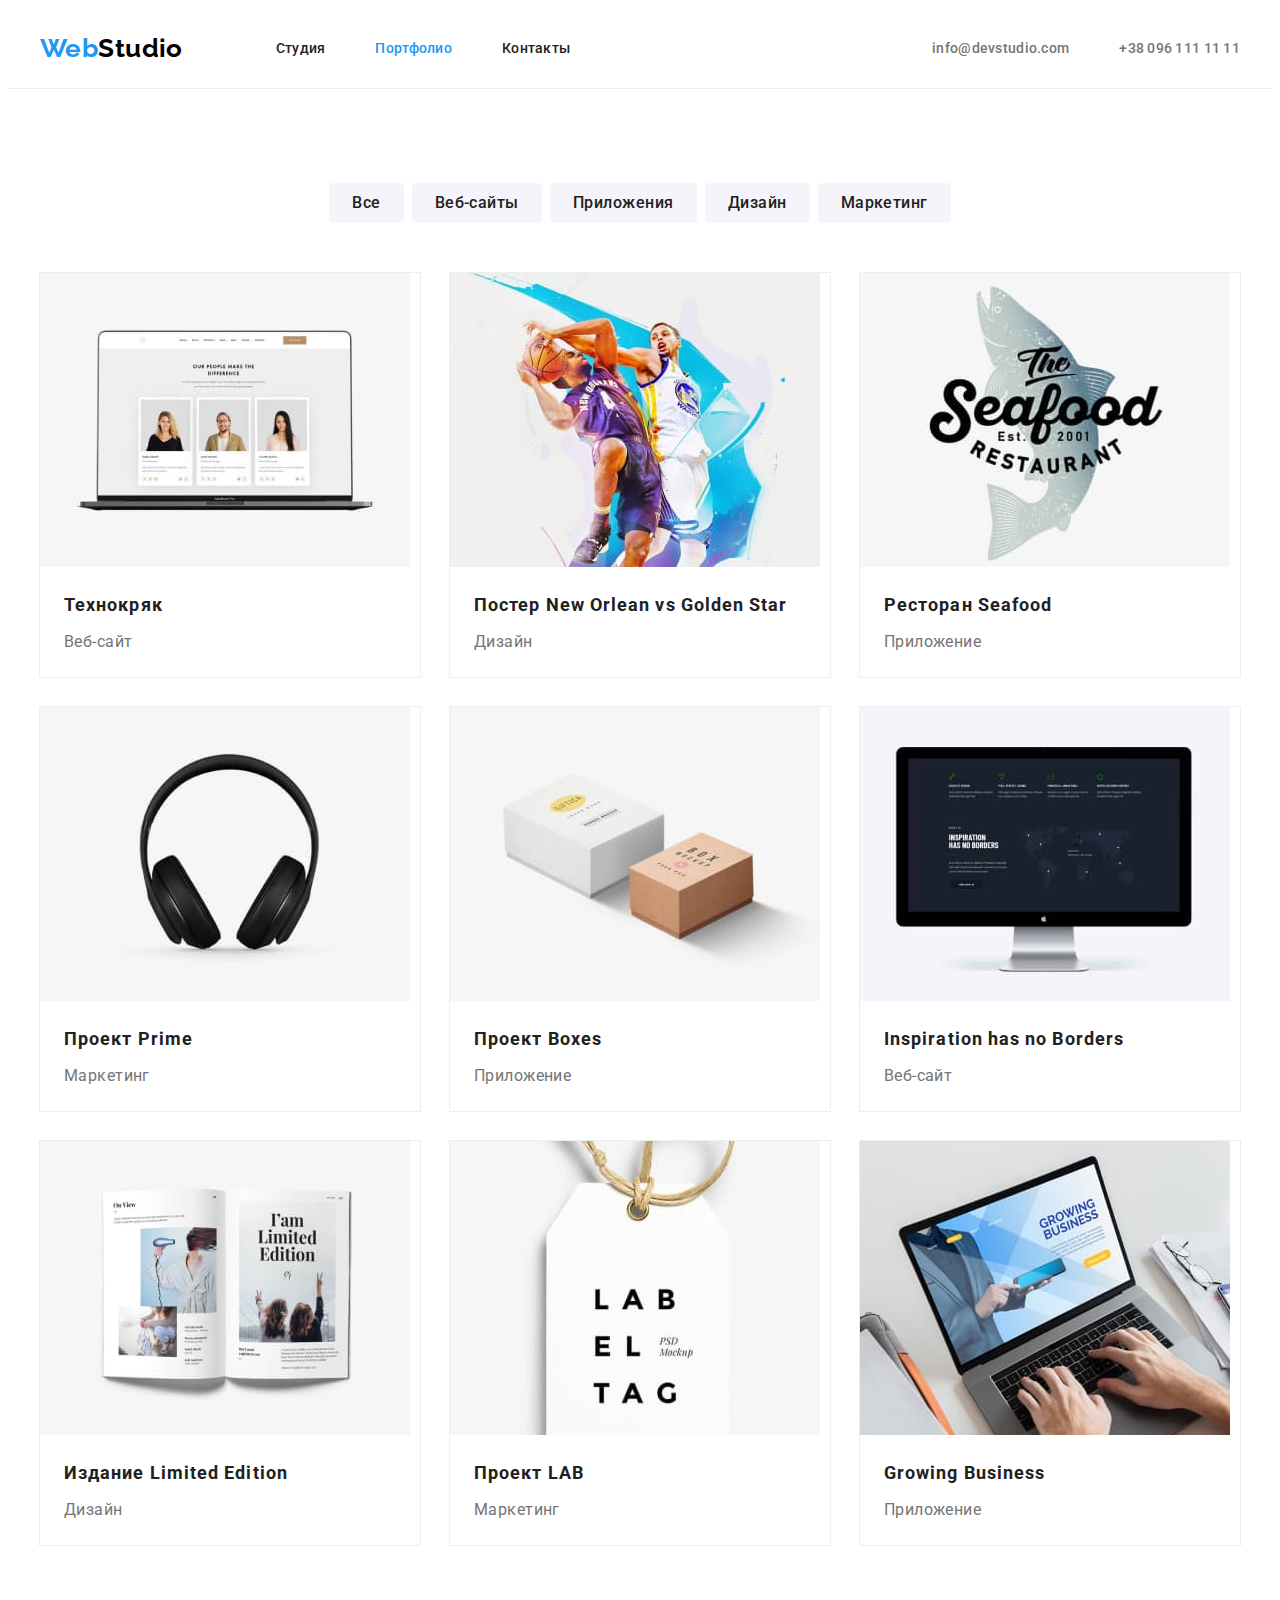
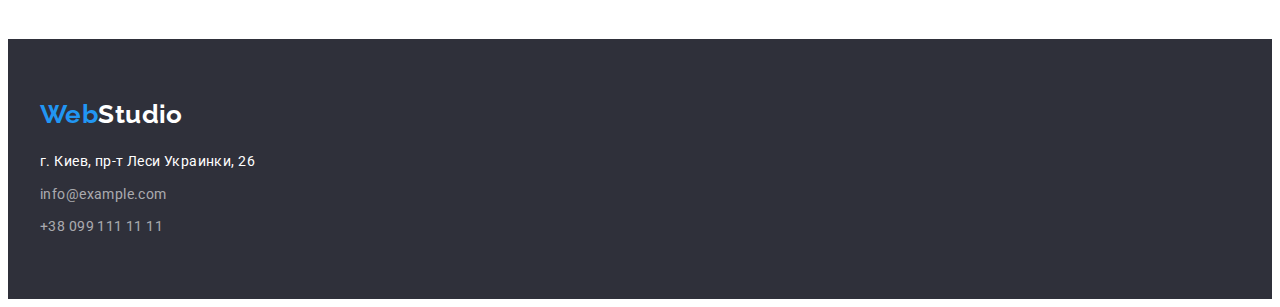
==== commit c7007c6a: "Последние правки от ментора" ====
--- a/portfolio.html
+++ b/portfolio.html
@@ -43,8 +43,6 @@
                 </li>
             </ul>
         </div>
-
-
 
     </header>
 
--- a/css/styles.css
+++ b/css/styles.css
@@ -209,9 +209,6 @@
 }
 
 /* ================Чем занимается студия============== */
-.section-what-we-do{
-    padding-bottom: 0;
-}
 .what-we-do-list{
     display: flex;
     margin-left: -30px;
@@ -241,7 +238,7 @@
     border-radius: 0px 0px 4px 4px;
 }
 .team-img-description{
-    padding: 30px 59px;
+    padding: 30px;
 }
 .team-title {
 font-weight: 500;
@@ -293,11 +290,10 @@
 }
 
 .portf-img-list-item{
-    flex-basis: calc((100% - 270px) / 9);
+    flex-basis: calc((100% - 90px) / 3);
     margin-top: 30px;
     margin-left: 30px;
-    width: 370px;
-    border: 1px solid #EEEEEE;
+    outline: 1px solid #EEEEEE;
     
 }
 .portf-img-description{
